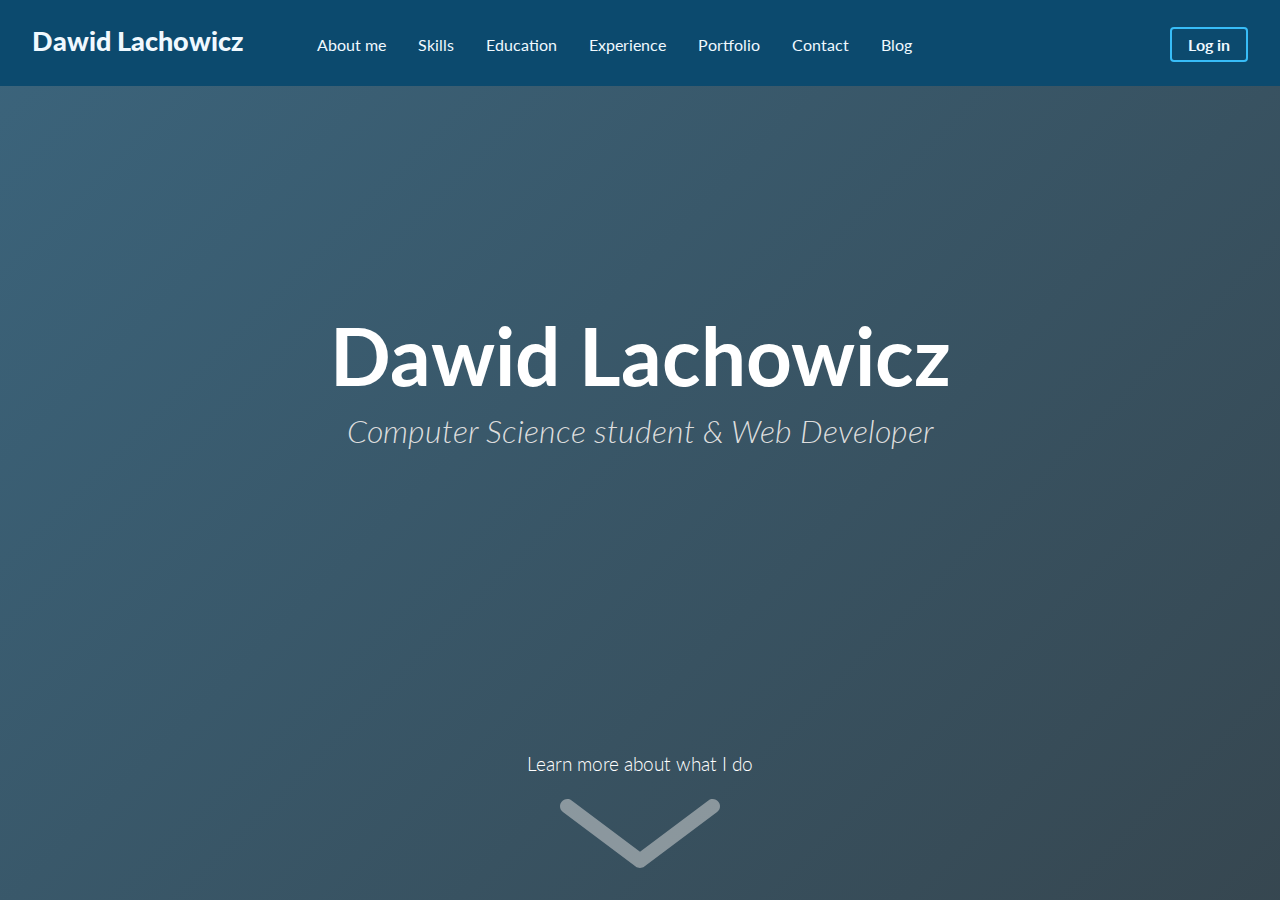
==== webroot/portfolio/index.html @ d4789edc "Add and style hero section of portfolio" ====
<!DOCTYPE html>
<html lang="en">
<head>
  <!-- _head.html START -->
  <meta charset="UTF-8">
  <meta name="viewport" content="width=device-width, initial-scale=1.0">

  <link rel="preconnect" href="https://fonts.googleapis.com">
  <link rel="preconnect" href="https://fonts.gstatic.com" crossorigin>
  <link href="https://fonts.googleapis.com/css2?family=Lato:ital,wght@0,300;0,400;0,700;0,900;1,300&display=swap" rel="stylesheet">

  <link rel="stylesheet" href="styles/reset.css">
  <link rel="stylesheet" href="styles/main.css">
    <!-- _head.html END -->

  <title>Dawid Lachowicz - Personal Homepage</title>
  <!-- TODO fill in -->
  <meta name="description" content="">
</head>
<body>
  <!-- _header.html START -->
  <header class="header">
    <div class="start">
      <div class="logo"><a href="index.html">Dawid Lachowicz</a></div>
      <label for="nav-toggle" class="mobile toggle">
        <svg xmlns="http://www.w3.org/2000/svg" width="32" height="32" fill="currentColor" class="toggle-icon" viewBox="0 0 16 16">
          <path fill-rule="evenodd" d="M2.5 12a.5.5 0 0 1 .5-.5h10a.5.5 0 0 1 0 1H3a.5.5 0 0 1-.5-.5zm0-4a.5.5 0 0 1 .5-.5h10a.5.5 0 0 1 0 1H3a.5.5 0 0 1-.5-.5zm0-4a.5.5 0 0 1 .5-.5h10a.5.5 0 0 1 0 1H3a.5.5 0 0 1-.5-.5z"/>
        </svg>
      </label>
    </div>
    <input type="checkbox" name="nav-toggle" id="nav-toggle" class="hidden">
    <div class="links">
      <nav>
        <ul class="main-nav">
          <li><a href="index.html#about-me">About me</a></li>
          <li><a href="skills.html">Skills</a></li>
          <li><a href="education.html">Education</a></li>
          <li><a href="experience.html">Experience</a></li>
          <li><a href="portfolio.html">Portfolio</a></li>
          <li><a href="contact.html">Contact</a></li>
          <li><a href="blog.html">Blog</a></li>
        </ul>
      </nav>
      <div class="panel">
        <a href="login.html" class="login-btn">Log in</a>
      </div>
    </div>
  </header>
  <!-- _header.html END -->

  <main class="homepage">
    <section class="hero">
      <div class="title">
        <h1>Dawid Lachowicz</h1>
        <p class="subtitle">Computer Science student & Web Developer</p>
      </div>
      <div class="socials">

      </div>

      <a class="scroll-prompt" href="#about-me">
        <div>Learn more about what I do</div>

        <img src="assets/images/chevron.svg" alt="scroll down arrow"
          width="150" height="75">
      </a>

    </section>
  </main>
</body>
</html>
---- webroot/portfolio/styles/main.css ----
/* GLOBAL STYLES */

:root {
  --white: #F0F9FF;
  --main-color: #0C4A6E;
  --cta-color: #38BDF8;
}

html {
  scroll-behavior: smooth;
}

body {
  /* TODO choose a google font */
  font-family: 'Lato', sans-serif;
}

.basic-link:hover {
  text-decoration: none;
}

.hidden {
  width: 0;
  height: 0;
  opacity: 0;
  position: absolute;
}

/* HEADER */

.header {
  background-color: var(--main-color);
  color: var(--white);
  padding: 1.5rem;
  gap: 3rem;
  position: fixed;
  top: 0;
  width: 100%;
}

.header .start {
  display: flex;
  justify-content: space-between;
}

.header .logo {
  font-weight: 900;
  font-size: 1.7rem;
}

.header .links {
  padding-top: 1rem;
  display: none;
  gap: 1rem;
  justify-items: center;
}

.header #nav-toggle:checked ~ .links {
  display: grid;
}

.header .main-nav {
  display: flex;
  flex-wrap: wrap;
  gap: 1rem 2rem;
  justify-content: center;
}

.header .main-nav a:hover {
  text-decoration: underline;
}

.header .login-btn {
  border: 2px solid var(--cta-color);
  border-radius: 4px;
  padding: 0.4rem 1rem;
  font-weight: bold;
  display: inline-block;
  transition: all 0.2s ease-out;
}

.header .login-btn:hover {
  background-color: var(--cta-color);
}

/* HOMEPAGE STYLES */

.hero {
  min-height: 100vh;
  background:  linear-gradient(135deg, hsl(202, 80%, 20%, 80%), hsl(202, 80%, 8%, 80%)), url(../assets/images/hero.jpg);
  background-size: cover;
  background-position: center;
  background-repeat: no-repeat;
  padding-top: 35vh;
  color: white;
  display: grid;
  justify-items: center;
  text-align: center;
}

.hero h1 {
  font-size: 5rem;
  font-weight: bold;
  line-height: 1;
}

.hero .title {
  display: grid;
  gap: 1rem;
  align-self: start;
}

.hero .subtitle {
  color: #ddd;
  font-weight: 300;
  font-size: 2rem;
  font-style: italic;
}

.scroll-prompt {
  align-self: end;
  padding: 2rem;
  display: grid;
  gap: 1.5rem;
  justify-items: center;
  font-size: 1.2rem;
  font-weight: 300;
}

.scroll-prompt:hover img {
  opacity: 1;
}

.scroll-prompt img {
  width: 10rem;
  height: auto;
  opacity: 0.5;
  transition: opacity 0.3s ease-out;
}

@media (min-width: 1076px) {
  .header {
    padding-left: 2rem;
    padding-right: 2rem;
    display: flex;
    align-items: baseline;
  }

  .header .panel {
    margin-left: auto;
  }

  .header .logo {
    padding-right: clamp(0.1rem, 2vw, 5rem);
  }

  .header .toggle {
    display: none;
  }

  .header .links {
    display: contents;
  }

  .header #nav-toggle:checked ~ .links {
    display: contents;
  }
}

@media (min-width: 1360px) {
  html {
    font-size: 1.2rem;
  }
}
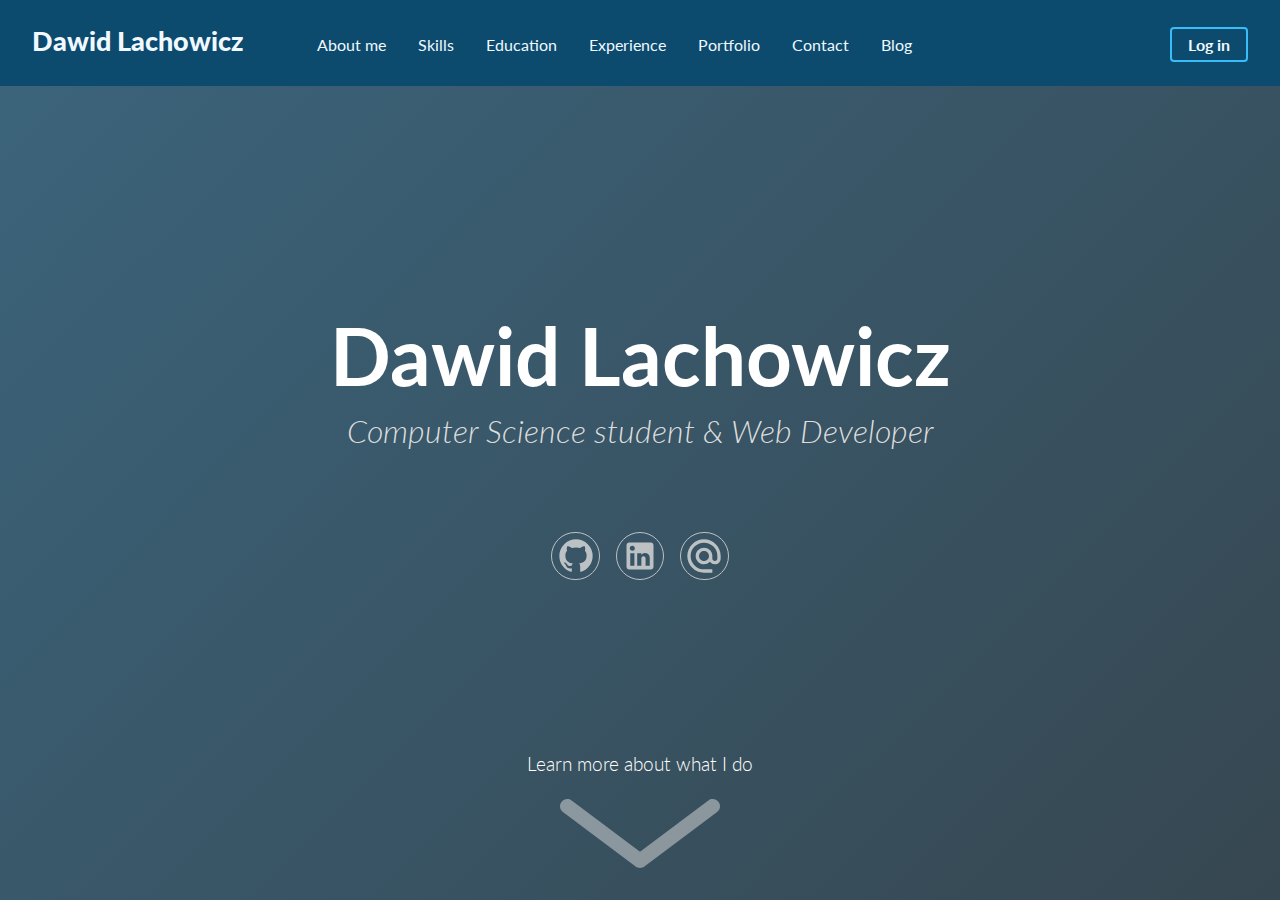
==== commit 8a467d7b: "Add social icons" ====
--- a/webroot/portfolio/index.html
+++ b/webroot/portfolio/index.html
@@ -54,8 +54,19 @@
         <h1>Dawid Lachowicz</h1>
         <p class="subtitle">Computer Science student & Web Developer</p>
       </div>
+
       <div class="socials">
-
+        <a href="https://github.com/dawidl022" class="social-icon"
+          target="_blank" rel="noopener">
+          <img src="assets/icons/github.svg" alt="GitHub">
+        </a>
+        <a href="https://www.linkedin.com/in/dawid-k-lachowicz/"
+          class="social-icon" target="_blank" rel="noopener">
+          <img src="assets/icons/linkedin.svg" alt="LinkedIn">
+        </a>
+        <a href="mailto:dawid.k.lachowicz@gmail.com" class="social-icon">
+          <img src="assets/icons/at.svg" alt="Email">
+        </a>
       </div>
 
       <a class="scroll-prompt" href="#about-me">
@@ -64,6 +75,9 @@
         <img src="assets/images/chevron.svg" alt="scroll down arrow"
           width="150" height="75">
       </a>
+    </section>
+
+    <section class="about" id="about-me">
 
     </section>
   </main>
--- a/webroot/portfolio/styles/main.css
+++ b/webroot/portfolio/styles/main.css
@@ -87,7 +87,11 @@
 
 .hero {
   min-height: 100vh;
-  background:  linear-gradient(135deg, hsl(202, 80%, 20%, 80%), hsl(202, 80%, 8%, 80%)), url(../assets/images/hero.jpg);
+  /* overlay a gradient over a background image */
+  background: linear-gradient(135deg,
+      hsl(202, 80%, 20%, 80%),
+      hsl(202, 80%, 8%, 80%)),
+    url(../assets/images/hero.jpg);
   background-size: cover;
   background-position: center;
   background-repeat: no-repeat;
@@ -95,8 +99,12 @@
   color: white;
   display: grid;
   justify-items: center;
+  align-items: start;
+  gap: 1.5rem;
   text-align: center;
 }
+
+/* MAIN TITLES */
 
 .hero h1 {
   font-size: 5rem;
@@ -107,7 +115,6 @@
 .hero .title {
   display: grid;
   gap: 1rem;
-  align-self: start;
 }
 
 .hero .subtitle {
@@ -117,6 +124,38 @@
   font-style: italic;
 }
 
+/* SOCIAL ICONS */
+
+.socials {
+  display: flex;
+  gap: 1rem;
+}
+
+.social-icon {
+  border: 1px solid #ddd;
+  border-radius: 50%;
+  padding: 0.2rem;
+  opacity: 0.8;
+  transition: opacity 0.3s ease-out;
+  line-height: 0; /* removes extra visible whitespace */
+}
+
+.social-icon:hover {
+  opacity: 1;
+}
+
+.social-icon img {
+  /* style used to color svg generated at: https://codepen.io/sosuke/pen/Pjoqqp */
+  filter: invert(96%) sepia(6%) saturate(99%) hue-rotate(103deg) brightness(112%) contrast(73%);
+  width: 2.5rem;
+}
+
+.social-icon img[src*="linkedin"] {
+  padding: 0.1rem;
+}
+
+/* SCROLL PROMPT */
+
 .scroll-prompt {
   align-self: end;
   padding: 2rem;
@@ -137,6 +176,10 @@
   opacity: 0.5;
   transition: opacity 0.3s ease-out;
 }
+
+/* ABOUT SECTION */
+
+/* DESKTOP STYLES */
 
 @media (min-width: 1076px) {
   .header {
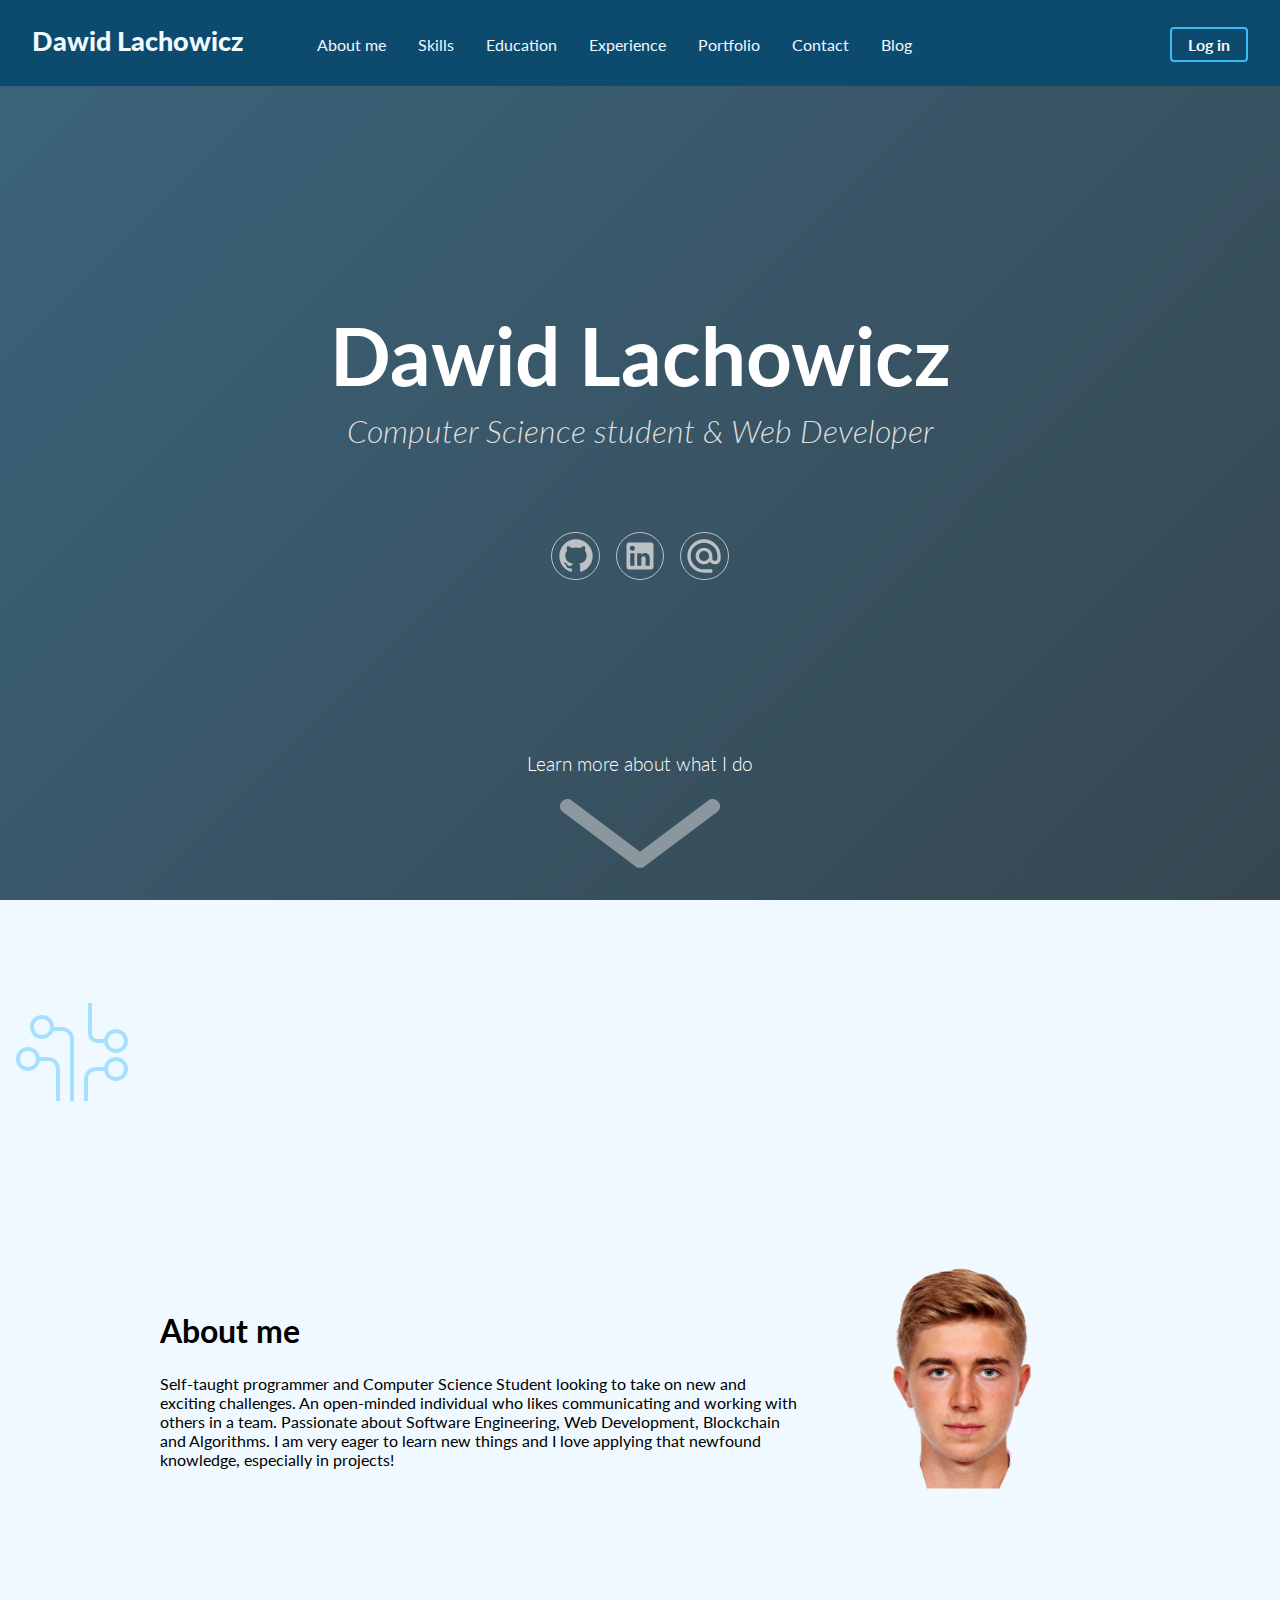
==== commit 872a35b1: "Add about section" ====
--- a/webroot/portfolio/index.html
+++ b/webroot/portfolio/index.html
@@ -77,8 +77,27 @@
       </a>
     </section>
 
-    <section class="about" id="about-me">
+    <section class="about section" id="about-me">
+      <img src="assets/icons/circuit.svg" alt="" class="circuit-icon">
 
+      <div class="container">
+        <div class="content">
+          <div class="media">
+            <div class="copy">
+              <h2>About me</h2>
+              <p class="intro">
+                Self-taught programmer and Computer Science Student looking to take
+                on new and exciting challenges. An open-minded individual who likes
+                communicating and working with others in a team. Passionate about
+                Software Engineering, Web Development, Blockchain and Algorithms. I
+                am very eager to learn new things and I love applying that newfound
+                knowledge, especially in projects!
+              </p>
+            </div>
+            <img src="assets/images/dawid.png" alt="Photo of Dawid Lachowicz">
+          </div>
+        </div>
+      </div>
     </section>
   </main>
 </body>
--- a/webroot/portfolio/styles/main.css
+++ b/webroot/portfolio/styles/main.css
@@ -36,6 +36,7 @@
   position: fixed;
   top: 0;
   width: 100%;
+  z-index: 1;
 }
 
 .header .start {
@@ -179,6 +180,52 @@
 
 /* ABOUT SECTION */
 
+.section {
+  padding: 1rem;
+  padding-top: 6rem;
+  position: relative;
+  background-color: var(--white);
+}
+
+.circuit-icon {
+  width: 7rem;
+  position: absolute;
+  filter: invert(59%) sepia(66%) saturate(677%) hue-rotate(167deg) brightness(100%) contrast(95%);
+  opacity: 0.4;
+}
+
+.about .container {
+  display: grid;
+  height: 100%;
+  justify-content: center;
+  align-content: center;
+  min-height: calc(100vh - 7rem);
+}
+
+.about h2 {
+  font-weight: bold;
+  font-size: 2rem;
+  text-align: center;
+}
+
+.about .content {
+  max-width: 60rem;
+}
+
+.about .media {
+  display: grid;
+  justify-items: center;
+}
+
+.about .media .copy {
+  display: grid;
+  gap: 1.5rem;
+}
+
+.about .media img {
+  max-width: 20rem;
+}
+
 /* DESKTOP STYLES */
 
 @media (min-width: 1076px) {
@@ -208,6 +255,15 @@
   .header #nav-toggle:checked ~ .links {
     display: contents;
   }
+
+  .about h2 {
+    text-align: left;
+  }
+
+  .about .media {
+    grid-template-columns: 1fr auto;
+    align-items: center;
+  }
 }
 
 @media (min-width: 1360px) {
@@ -215,3 +271,11 @@
     font-size: 1.2rem;
   }
 }
+
+/* FIX NAME TITLE OVERFLOW */
+
+@media (max-width: 378px) {
+  .hero h1 {
+    font-size: 4rem;
+  }
+}
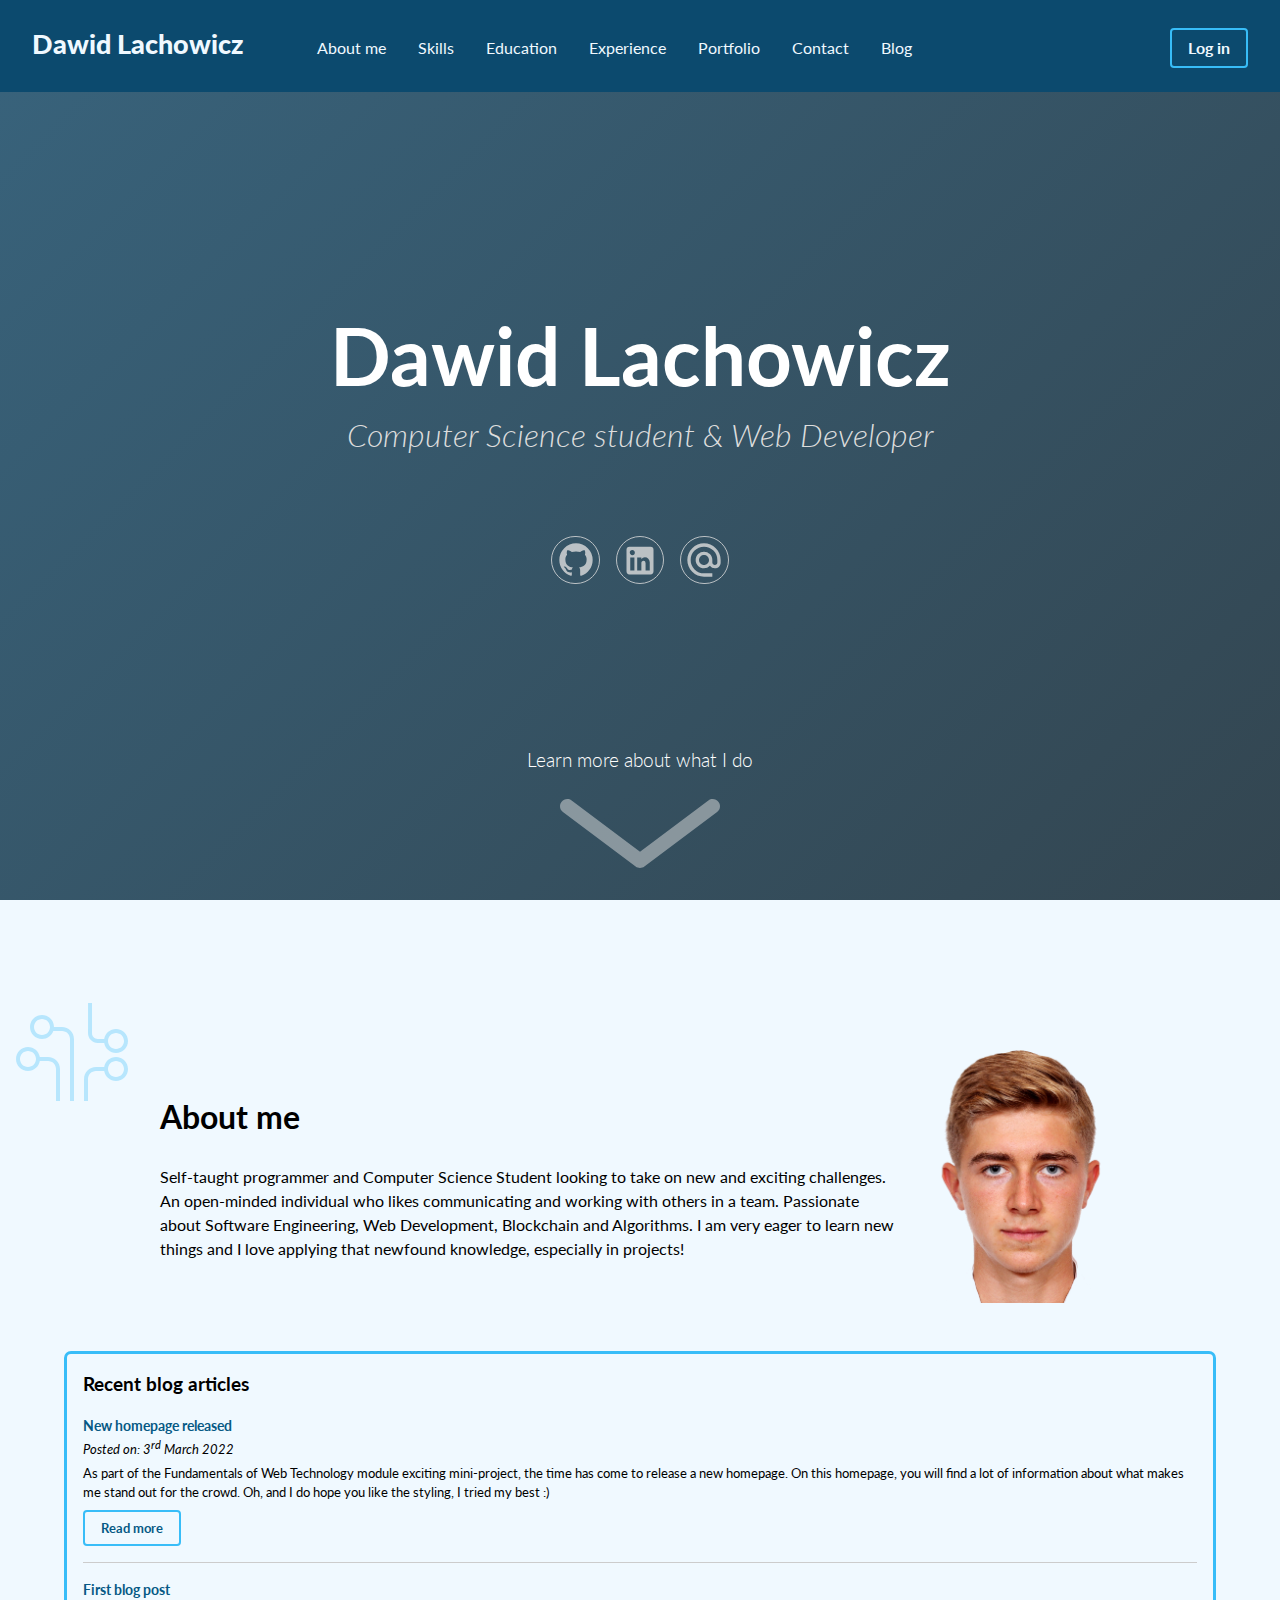
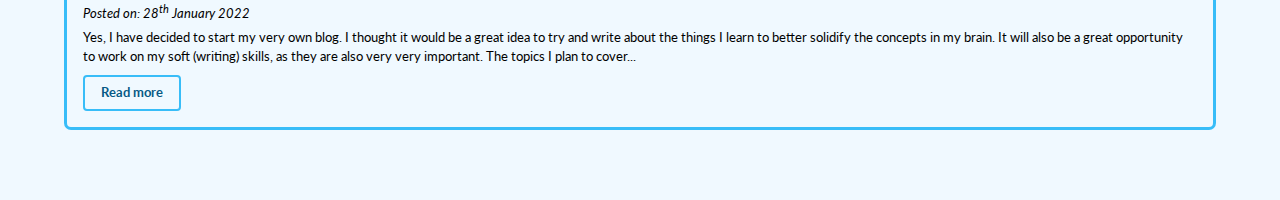
==== commit 553323b1: "Add blog preview aside to portolio homepage" ====
--- a/webroot/portfolio/index.html
+++ b/webroot/portfolio/index.html
@@ -7,7 +7,7 @@
 
   <link rel="preconnect" href="https://fonts.googleapis.com">
   <link rel="preconnect" href="https://fonts.gstatic.com" crossorigin>
-  <link href="https://fonts.googleapis.com/css2?family=Lato:ital,wght@0,300;0,400;0,700;0,900;1,300&display=swap" rel="stylesheet">
+  <link href="https://fonts.googleapis.com/css2?family=Lato:ital,wght@0,300;0,400;0,700;0,900;1,300;1,400&display=swap" rel="stylesheet">
 
   <link rel="stylesheet" href="styles/reset.css">
   <link rel="stylesheet" href="styles/main.css">
@@ -77,28 +77,72 @@
       </a>
     </section>
 
-    <section class="about section" id="about-me">
+    <div class="about section" id="about-me">
       <img src="assets/icons/circuit.svg" alt="" class="circuit-icon">
 
       <div class="container">
-        <div class="content">
+        <section class="content">
           <div class="media">
             <div class="copy">
               <h2>About me</h2>
               <p class="intro">
-                Self-taught programmer and Computer Science Student looking to take
-                on new and exciting challenges. An open-minded individual who likes
-                communicating and working with others in a team. Passionate about
-                Software Engineering, Web Development, Blockchain and Algorithms. I
-                am very eager to learn new things and I love applying that newfound
-                knowledge, especially in projects!
+                Self-taught programmer and Computer Science Student looking to
+                take on new and exciting challenges. An open-minded individual
+                who likes communicating and working with others in a team.
+                Passionate about Software Engineering, Web Development,
+                Blockchain and Algorithms. I am very eager to learn new things
+                and I love applying that newfound knowledge, especially in
+                projects!
               </p>
             </div>
             <img src="assets/images/dawid.png" alt="Photo of Dawid Lachowicz">
           </div>
+        </section>
+
+        <aside class="aside blog-aside">
+          <h2>Recent blog articles</h2>
+
+          <article class="post">
+            <header>
+              <h3><a href="#">New homepage released</a></h3>
+              <div class="info">
+                Posted on:
+                <time datetime="2022-03-16">3<sup>rd</sup> March 2022</time>
+              </div>
+            </header>
+
+            <p>
+              As part of the Fundamentals of Web Technology module exciting
+              mini-project, the time has come to release a new homepage. On this
+              homepage, you will find a lot of information about what makes me
+              stand out for the crowd. Oh, and I do hope you like the styling,
+              I tried my best :)
+            </p>
+            <a href="#" class="login-btn read-btn">Read more</a>
+          </article>
+
+          <article class="post">
+            <header>
+              <h3><a href="#">First blog post</a></h3>
+              <div class="info">
+                Posted on:
+                <time datetime="2022-01-28">28<sup>th</sup> January 2022</time>
+              </div>
+            </header>
+
+            <p>
+              Yes, I have decided to start my very own blog. I thought it would
+              be a great idea to try and write about the things I learn to
+              better solidify the concepts in my brain. It will also be a great
+              opportunity to work on my soft (writing) skills, as they are also
+              very very important. The topics I plan to cover...
+            </p>
+            <a href="#" class="login-btn read-btn">Read more</a>
+          </article>
+        </aside>
         </div>
       </div>
-    </section>
+    </div>
   </main>
 </body>
 </html>
--- a/webroot/portfolio/styles/main.css
+++ b/webroot/portfolio/styles/main.css
@@ -8,11 +8,18 @@
 
 html {
   scroll-behavior: smooth;
+  scroll-padding-top: 6rem;
 }
 
 body {
   /* TODO choose a google font */
   font-family: 'Lato', sans-serif;
+  background-color: var(--white);
+  line-height: 1.5;
+}
+
+h2 {
+  text-align: center;
 }
 
 .basic-link:hover {
@@ -71,7 +78,7 @@
   text-decoration: underline;
 }
 
-.header .login-btn {
+.login-btn {
   border: 2px solid var(--cta-color);
   border-radius: 4px;
   padding: 0.4rem 1rem;
@@ -80,7 +87,7 @@
   transition: all 0.2s ease-out;
 }
 
-.header .login-btn:hover {
+.login-btn:hover {
   background-color: var(--cta-color);
 }
 
@@ -116,6 +123,7 @@
 .hero .title {
   display: grid;
   gap: 1rem;
+  padding: 0 1rem;
 }
 
 .hero .subtitle {
@@ -178,26 +186,46 @@
   transition: opacity 0.3s ease-out;
 }
 
-/* ABOUT SECTION */
+/* GENERAL CONTENT STYLES */
 
 .section {
-  padding: 1rem;
-  padding-top: 6rem;
+  margin: 1rem;
+  margin-top: 6rem;
   position: relative;
-  background-color: var(--white);
 }
 
 .circuit-icon {
-  width: 7rem;
+  width: clamp(3rem, 10vw, 7rem);
   position: absolute;
   filter: invert(59%) sepia(66%) saturate(677%) hue-rotate(167deg) brightness(100%) contrast(95%);
-  opacity: 0.4;
-}
-
-.about .container {
-  display: grid;
-  height: 100%;
+  opacity: 0.3;
+}
+
+.container {
+  display: grid;
   justify-content: center;
+  justify-items: center;
+  gap: 3rem;
+}
+
+.media {
+  display: grid;
+  justify-items: center;
+  gap: 2rem;
+}
+
+.media .copy {
+  display: grid;
+  gap: 1.5rem;
+}
+
+.media img {
+  max-width: 6rem;
+}
+
+/* ABOUT SECTION */
+
+.about .container, .login .container {
   align-content: center;
   min-height: calc(100vh - 7rem);
 }
@@ -205,25 +233,148 @@
 .about h2 {
   font-weight: bold;
   font-size: 2rem;
+}
+
+.content {
+  max-width: 60rem;
+  position: relative;
+  display: grid;
+  gap: 2rem;
+}
+
+.about .media img {
+  max-width: 12rem;
+}
+
+/* ASIDE STYLES */
+
+.aside {
+  font-size: 0.8rem;
+}
+
+.aside h2 {
+  font-size: 1.2rem;
+}
+
+/* BLOG ASIDE */
+
+.blog-aside {
+  border: 3px solid var(--cta-color);
+  border-radius: 7px;
+  padding: 1rem;
+  display: grid;
+  gap: 1rem
+}
+
+.blog-aside .post:not(:last-child) {
+  border-bottom: 1px solid #ccc;
+  padding-bottom: 1rem;
+}
+
+.blog-aside .post h3 {
+  font-size: 0.9rem;
+  font-weight: bold;
+}
+
+.blog-aside .post a {
+  color: #075985;
+}
+
+.blog-aside .post h3 a:hover {
+  text-decoration: underline;
+}
+
+.blog-aside .post .info {
+  font-style: italic;
+  padding-bottom: 0.3rem;
+}
+
+.blog-aside .read-btn {
+  margin-top: 0.5rem;
+}
+
+.blog-aside .read-btn:hover {
+  color: white;
+}
+
+/* SUBPAGE STYLES */
+
+.sub-page .content {
+  padding: 3rem 0;
+}
+
+.sub-page h1 {
+  font-size: 3rem;
+  font-weight: bold;
   text-align: center;
 }
 
-.about .content {
-  max-width: 60rem;
-}
-
-.about .media {
-  display: grid;
-  justify-items: center;
-}
-
-.about .media .copy {
+.sub-page h2 {
+  font-size: 1.5rem;
+  font-weight: bold;
+}
+
+/* SKILLS PAGE */
+
+.skills {
+  display: grid;
+  gap: 3rem;
+}
+
+.skill img {
+  order: -1;
+}
+
+/* LOGIN PAGE */
+
+.login .container {
+  justify-content: stretch;
+}
+
+.login-form {
+  max-width: 30rem;
+  background-color: var(--main-color);
+  margin: 0 auto;
+  color: var(--white);
+  padding: 4rem;
   display: grid;
   gap: 1.5rem;
 }
 
-.about .media img {
-  max-width: 20rem;
+.login-form .field {
+  display: grid;
+  gap: 0.2rem;
+}
+
+.login-form input {
+  padding: 0.4rem 1rem;
+  border-radius: 2px;
+}
+
+/* EDUCATION PAGE */
+
+.rounded-logo {
+  border-radius: 50%;
+}
+
+.subjects {
+  display: grid;
+  gap: 1rem;
+}
+
+.subjects h3 {
+  font-size: 1.2rem;
+}
+
+.subjects ul {
+  list-style-type: circle;
+  margin-left: 1rem;
+  display: grid;
+  gap: 0.3rem;
+}
+
+.subjects li {
+  padding-left: 0.4rem;
 }
 
 /* DESKTOP STYLES */
@@ -256,13 +407,21 @@
     display: contents;
   }
 
-  .about h2 {
+  h2 {
     text-align: left;
   }
 
-  .about .media {
+  .container {
+    padding: 0 3rem;
+  }
+
+  .media {
     grid-template-columns: 1fr auto;
     align-items: center;
+  }
+
+  .skill:nth-child(2n + 1) img {
+    order: 0;
   }
 }
 
@@ -270,6 +429,11 @@
   html {
     font-size: 1.2rem;
   }
+
+  .about .container {
+    grid-template-columns: auto 20rem;
+    justify-content: space-around;
+  }
 }
 
 /* FIX NAME TITLE OVERFLOW */
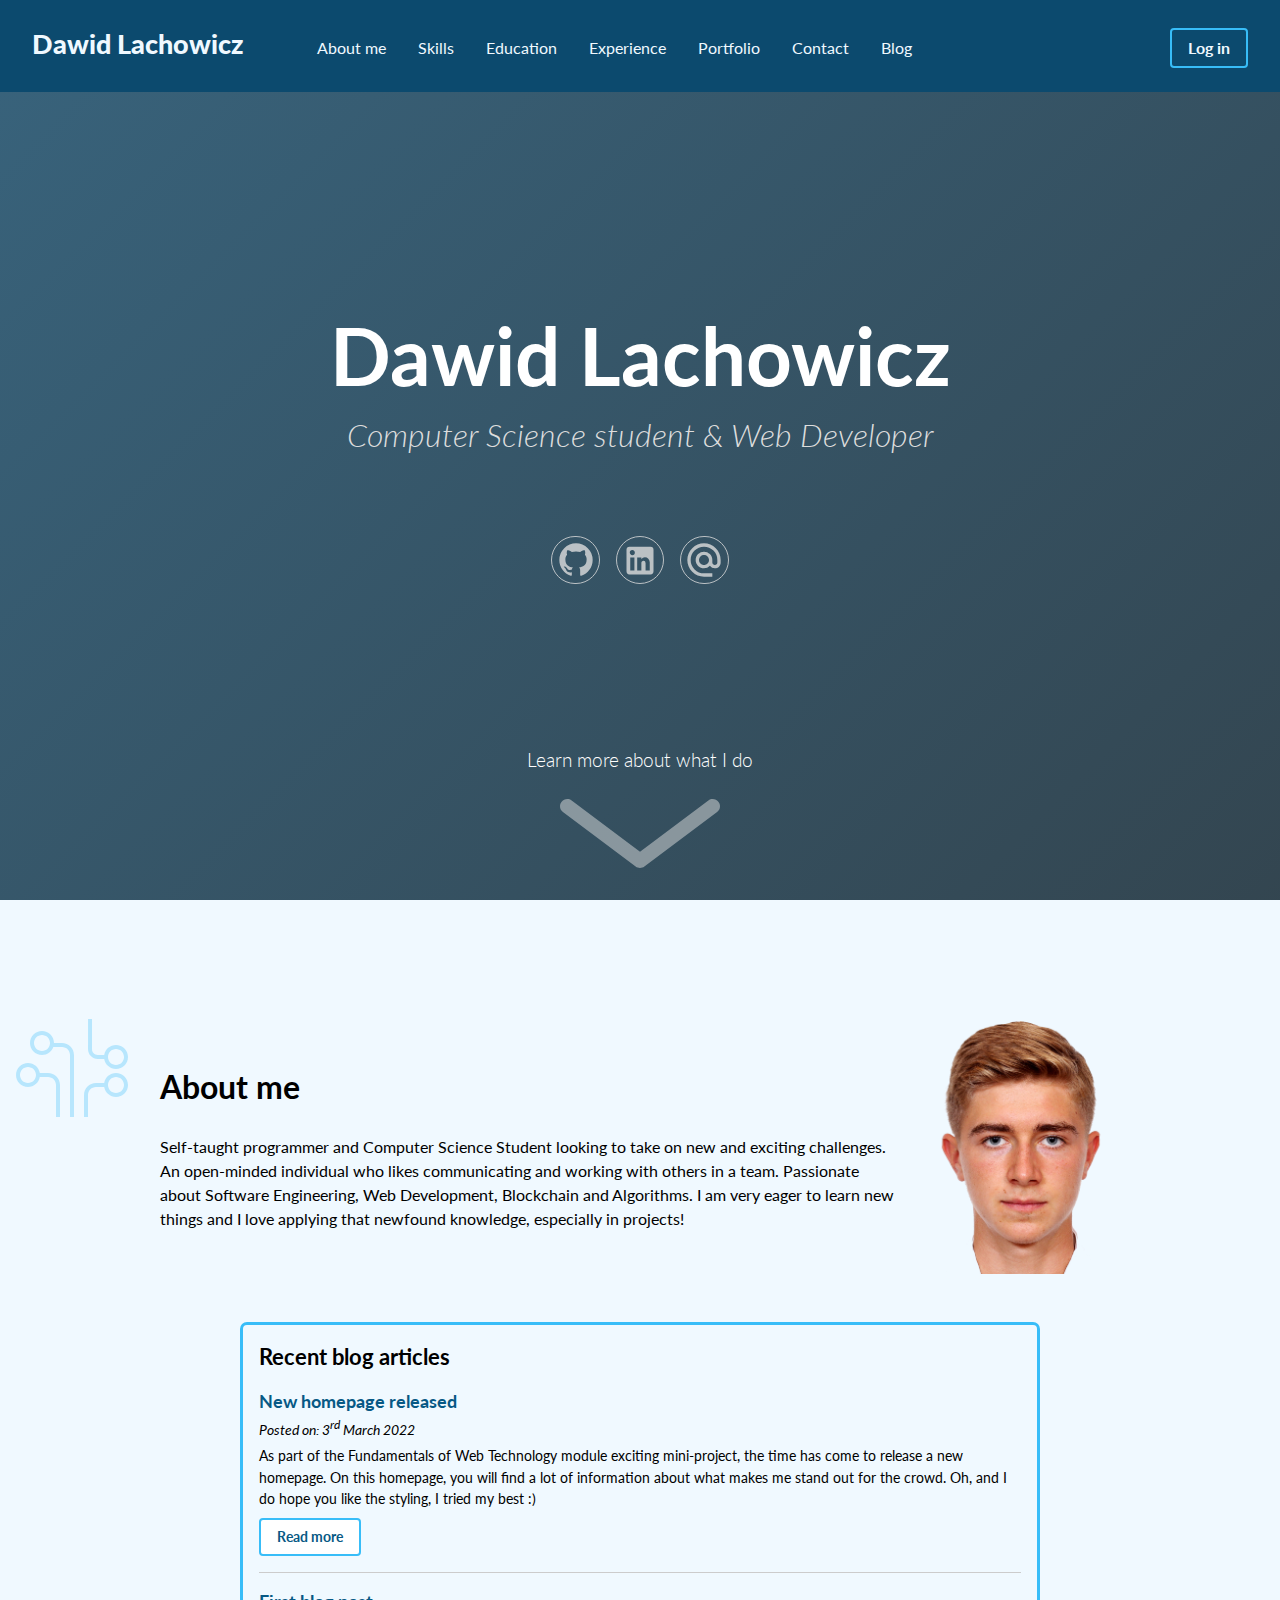
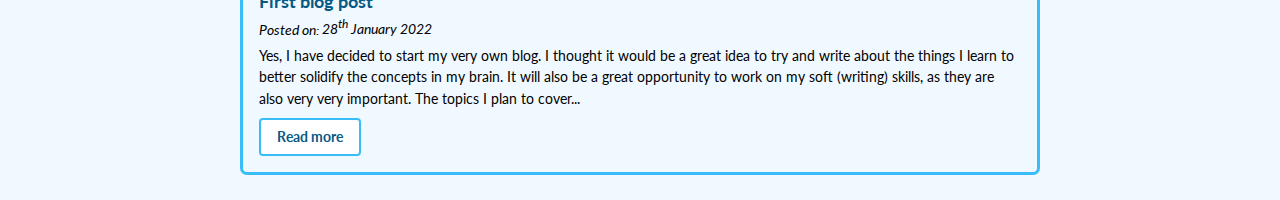
==== commit bd11d7cc: "Style blog index" ====
--- a/webroot/portfolio/index.html
+++ b/webroot/portfolio/index.html
@@ -104,7 +104,7 @@
 
           <article class="post">
             <header>
-              <h3><a href="#">New homepage released</a></h3>
+              <h3><a href="blog.html#post2">New homepage released</a></h3>
               <div class="info">
                 Posted on:
                 <time datetime="2022-03-16">3<sup>rd</sup> March 2022</time>
@@ -118,12 +118,12 @@
               stand out for the crowd. Oh, and I do hope you like the styling,
               I tried my best :)
             </p>
-            <a href="#" class="login-btn read-btn">Read more</a>
+            <a href="blog.html#post2" class="login-btn read-btn">Read more</a>
           </article>
 
           <article class="post">
             <header>
-              <h3><a href="#">First blog post</a></h3>
+              <h3><a href="blog.html#post1">First blog post</a></h3>
               <div class="info">
                 Posted on:
                 <time datetime="2022-01-28">28<sup>th</sup> January 2022</time>
@@ -137,7 +137,7 @@
               opportunity to work on my soft (writing) skills, as they are also
               very very important. The topics I plan to cover...
             </p>
-            <a href="#" class="login-btn read-btn">Read more</a>
+            <a href="blog.html#post1" class="login-btn read-btn">Read more</a>
           </article>
         </aside>
         </div>
--- a/webroot/portfolio/styles/main.css
+++ b/webroot/portfolio/styles/main.css
@@ -20,10 +20,6 @@
 
 h2 {
   text-align: center;
-}
-
-.basic-link:hover {
-  text-decoration: none;
 }
 
 .hidden {
@@ -190,13 +186,14 @@
 
 .section {
   margin: 1rem;
-  margin-top: 6rem;
+  margin-top: 7rem;
   position: relative;
 }
 
 .circuit-icon {
   width: clamp(3rem, 10vw, 7rem);
   position: absolute;
+  /* style used to color svg generated at: https://codepen.io/sosuke/pen/Pjoqqp */
   filter: invert(59%) sepia(66%) saturate(677%) hue-rotate(167deg) brightness(100%) contrast(95%);
   opacity: 0.3;
 }
@@ -220,14 +217,27 @@
 }
 
 .media img {
-  max-width: 6rem;
+  width: 6rem;
+}
+
+/* LIST STYLES */
+
+.bulleted-list {
+  list-style-type: circle;
+  margin-left: 1rem;
+  display: grid;
+  gap: 0.3rem;
+}
+
+.bulleted-list li {
+  padding-left: 0.4rem;
 }
 
 /* ABOUT SECTION */
 
 .about .container, .login .container {
   align-content: center;
-  min-height: calc(100vh - 7rem);
+  min-height: calc(100vh - 8rem);
 }
 
 .about h2 {
@@ -243,27 +253,30 @@
 }
 
 .about .media img {
-  max-width: 12rem;
+  width: 12rem;
 }
 
 /* ASIDE STYLES */
 
 .aside {
-  font-size: 0.8rem;
-}
-
-.aside h2 {
-  font-size: 1.2rem;
+  font-size: 0.9rem;
 }
 
 /* BLOG ASIDE */
 
+.blog-aside h2 {
+  font-size: 1.35rem;
+}
+
 .blog-aside {
+  /* use as include in SCSS */
   border: 3px solid var(--cta-color);
   border-radius: 7px;
   padding: 1rem;
   display: grid;
-  gap: 1rem
+  gap: 1rem;
+  max-width: 50rem;
+  width: 100%;
 }
 
 .blog-aside .post:not(:last-child) {
@@ -272,11 +285,11 @@
 }
 
 .blog-aside .post h3 {
-  font-size: 0.9rem;
+  font-size: 1.1rem;
   font-weight: bold;
 }
 
-.blog-aside .post a {
+.blog-aside .post a, .read-btn {
   color: #075985;
 }
 
@@ -291,10 +304,12 @@
 
 .blog-aside .read-btn {
   margin-top: 0.5rem;
+  background-color: #fff;
 }
 
 .blog-aside .read-btn:hover {
   color: white;
+  background-color: var(--cta-color);
 }
 
 /* SUBPAGE STYLES */
@@ -331,26 +346,69 @@
   justify-content: stretch;
 }
 
-.login-form {
-  max-width: 30rem;
+/* BOXED FORM STYLES */
+
+.box-form {
+  max-width: 90vw;
+  width: 30rem;
   background-color: var(--main-color);
   margin: 0 auto;
   color: var(--white);
-  padding: 4rem;
-  display: grid;
+  padding: 2rem;
+  display: flex;
+  flex-direction: column;
   gap: 1.5rem;
 }
 
-.login-form .field {
-  display: grid;
+.box-form .field {
+  display: flex;
+  flex-direction: column;
   gap: 0.2rem;
 }
 
-.login-form input {
+.box-form input, .box-form textarea {
   padding: 0.4rem 1rem;
   border-radius: 2px;
 }
 
+/* ADD POST PAGE */
+
+.add-post .container {
+  grid-template-rows: calc(100vh - 8rem);
+}
+
+.add-post .box-form {
+  min-height: 100%;
+  max-width: 97vw;
+  width: 60rem;
+}
+
+.add-post .box-form .buttons {
+  display: grid;
+  grid-template-columns: 4fr 1fr;
+  gap: 1rem;
+}
+
+.add-post .big-field {
+  flex: 1;
+}
+
+.add-post .clear-btn {
+  --red: #f83838;
+
+  border-color: var(--red);
+}
+
+.add-post .clear-btn:hover {
+  background-color: var(--red);
+}
+
+.add-post .box-form textarea {
+  resize: none;
+  height: auto;
+  flex: 1
+}
+
 /* EDUCATION PAGE */
 
 .rounded-logo {
@@ -366,15 +424,198 @@
   font-size: 1.2rem;
 }
 
-.subjects ul {
-  list-style-type: circle;
-  margin-left: 1rem;
-  display: grid;
-  gap: 0.3rem;
-}
-
-.subjects li {
-  padding-left: 0.4rem;
+/* CONTACT PAGE */
+
+.contacts {
+  display: flex;
+  flex-wrap: wrap;
+  justify-content: center;
+  gap: 0 1rem;
+  font-size: 1.5rem;
+  color: var(--main-color);
+}
+
+.contact {
+  display: flex;
+  align-items: center;
+  gap: 0.7rem;
+  text-align: center;
+  text-shadow: rgba(19, 19, 19, 0.4) 0.5px 0.5px;
+  transition: transform 0.4s ease-out;
+  padding: 1rem;
+}
+
+.email-contact {
+  flex-direction: column;
+  gap: 0;
+}
+
+.email-contact .inner {
+  display: flex;
+  gap: 0.7rem;
+  align-items: center;
+}
+
+.contact:hover {
+  transform: translateY(-9%);
+}
+
+.contact img {
+  width: 3rem;
+  /* style used to color svg generated at: https://codepen.io/sosuke/pen/Pjoqqp */
+  filter: invert(20%) sepia(16%) saturate(6424%) hue-rotate(178deg) brightness(92%) contrast(91%);
+}
+
+/* PORTFOLIO PAGE */
+
+.portfolio .container {
+  padding-bottom: 3rem;
+}
+
+.portfolio .content {
+  padding-bottom: 0;
+}
+
+.projects-container {
+  display: grid;
+  grid-template-columns: repeat(auto-fit, minmax(20rem, 1fr));
+  gap: 3rem;
+}
+
+.project {
+  display: grid;
+  gap: 1rem;
+  border: 3px solid var(--cta-color);
+  border-radius: 7px;
+  padding: 1rem;
+  background-color: #fff;
+  transition: box-shadow 0.2s ease-out;
+}
+
+.project:hover {
+  box-shadow: 0 0 5px 5px rgba(0, 0, 0, 0.1);
+}
+
+.project figcaption {
+  display: flex;
+  gap: 0.5rem;
+  align-items: center;
+}
+
+.project a, .project a figcaption {
+  transition: color 0.2s ease-out;
+}
+
+/* inner figcaption selected to fix performance issues in Firefox */
+.project a:hover figcaption, .project a:hover {
+  color: var(--cta-color);
+}
+
+.project .icon {
+  font-size: 1.6em;
+}
+
+.project .icon::before {
+  margin-left: 0;
+}
+
+.project .screenshot {
+  aspect-ratio: 1 / 1;
+  width: 100%;
+  object-fit: cover;
+  object-position: top left;
+  border-radius: 5px;
+}
+
+.project .tech-stack {
+  align-items: end;
+  display: flex;
+  flex-wrap: wrap;
+  gap: 0.5rem;
+}
+
+.project .tech-stack img {
+  width: 3rem;
+}
+
+.project .tech-stack a {
+  transition: transform 0.2s ease-out;
+}
+
+.project .tech-stack a:hover {
+  /* transform: translateY(-9%); */
+  transform: scale(1.1);
+}
+
+/* EXPERIENCE PAGE */
+
+.experience .content {
+  gap: 4rem;
+}
+
+.experience .rounded-logo {
+  border: 4px solid var(--cta-color);
+  padding: 0.5rem;
+  width: 8rem;
+  aspect-ratio: 1 / 1;
+  object-fit: contain;
+}
+
+.experience h2 {
+  text-align: left;
+}
+
+.experience header {
+  justify-self: center;
+}
+
+/* BLOG INDEX STYLES */
+
+.blog .content {
+  max-width: 52rem;
+}
+
+.blog h1 {
+  padding: 3rem 0 1rem;
+}
+
+.blog .blog-aside h2 {
+  text-align: center;
+}
+
+.blog .add-btn {
+  font-size: 1.2rem;
+  text-align: center;
+}
+
+.blog .post {
+  display: grid;
+}
+
+.blog .post h2 {
+  color: var(--main-color);
+}
+
+.blog .post header {
+  justify-self: center;
+}
+
+.blog .post .body {
+  margin-top: 1rem;
+}
+
+.blog .post .info {
+  font-style: italic;
+  font-weight: 300;
+}
+
+.blog .post:not(:last-child) {
+  padding-bottom: 2rem;
+  border-bottom: 1px solid #ccc;
+}
+
+.blog p:not(:last-child) {
+  margin-bottom: 0.5rem;
 }
 
 /* DESKTOP STYLES */
@@ -418,10 +659,32 @@
   .media {
     grid-template-columns: 1fr auto;
     align-items: center;
+    justify-items: initial;
+  }
+
+  .skill:nth-child(2n) {
+    grid-template-columns: auto 1fr;
   }
 
   .skill:nth-child(2n + 1) img {
     order: 0;
+  }
+
+  .email-contact {
+    flex-direction: row;
+    gap: 0.7rem;
+  }
+
+  .login-form {
+    padding: 4rem;
+  }
+
+  .experience header {
+    justify-self: initial;
+  }
+
+  .blog .post header {
+    justify-self: initial;
   }
 }
 
@@ -430,10 +693,19 @@
     font-size: 1.2rem;
   }
 
+  .aside {
+    font-size: 0.8rem;
+  }
+
   .about .container {
     grid-template-columns: auto 20rem;
     justify-content: space-around;
   }
+
+  .blog .container {
+    grid-template-columns: 20rem 1fr;
+    align-items: start;
+  }
 }
 
 /* FIX NAME TITLE OVERFLOW */
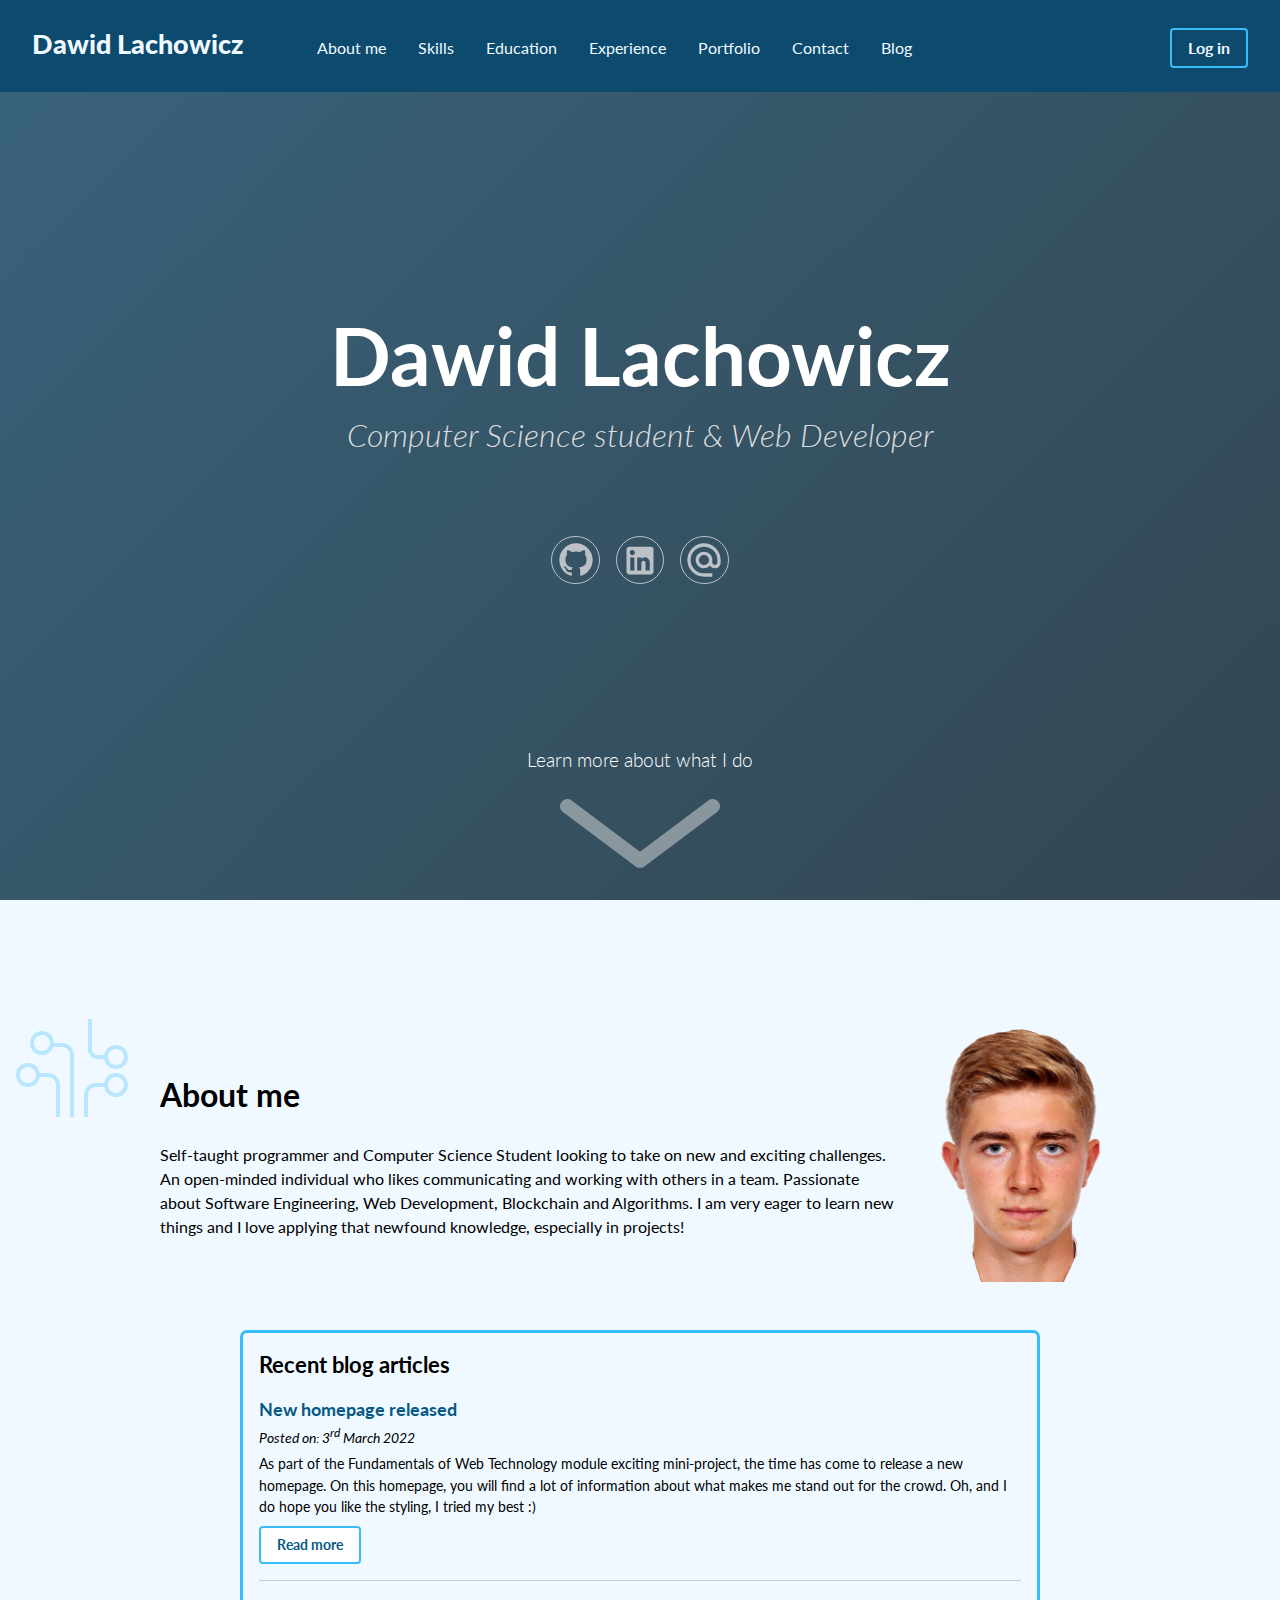
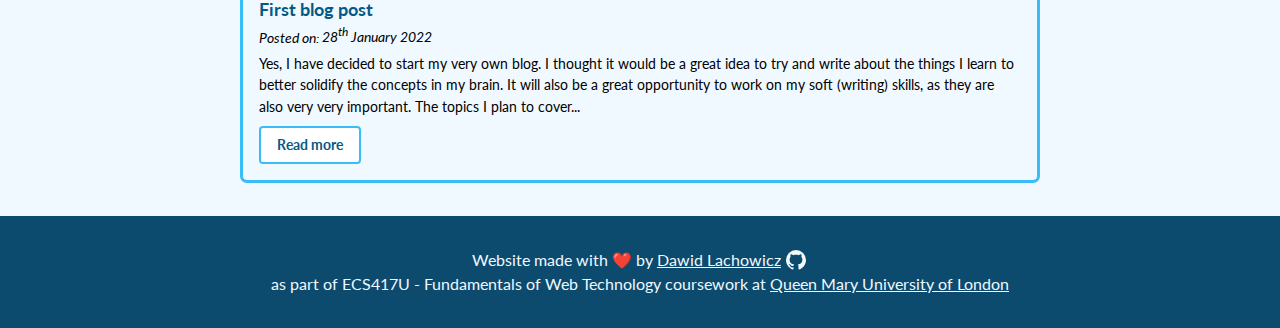
==== commit 54f076b4: "Add website footer" ====
--- a/webroot/portfolio/index.html
+++ b/webroot/portfolio/index.html
@@ -7,15 +7,14 @@
 
   <link rel="preconnect" href="https://fonts.googleapis.com">
   <link rel="preconnect" href="https://fonts.gstatic.com" crossorigin>
-  <link href="https://fonts.googleapis.com/css2?family=Lato:ital,wght@0,300;0,400;0,700;0,900;1,300;1,400&display=swap" rel="stylesheet">
+  <link href="https://fonts.googleapis.com/css2?family=Lato:ital,wght@0,300;0,400;0,500;0,700;0,900;1,300;1,400;1,700&display=swap" rel="stylesheet">
 
   <link rel="stylesheet" href="styles/reset.css">
   <link rel="stylesheet" href="styles/main.css">
     <!-- _head.html END -->
 
   <title>Dawid Lachowicz - Personal Homepage</title>
-  <!-- TODO fill in -->
-  <meta name="description" content="">
+  <meta name="description" content="Personal Homepage of Dawid Lachowicz - Computer Science student and Web Developer. Check out my projects and work and find out how to reach out to me.">
 </head>
 <body>
   <!-- _header.html START -->
@@ -144,5 +143,20 @@
       </div>
     </div>
   </main>
+
+  <footer class="footer">
+    <div class="website-author">
+      Website made with ❤️ by
+      <a href="https://github.com/dawidl022" target="_blank" rel="noopener">
+        Dawid Lachowicz
+        <img alt="GitHub" class="footer-icon" src="assets/icons/github.svg">
+      </a>
+      <br>
+      as part of ECS417U - Fundamentals of Web Technology coursework at
+      <a href="https://www.qmul.ac.uk/">
+        Queen Mary University of London
+      </a>
+    </div>
+  </footer>
 </body>
 </html>
--- a/webroot/portfolio/styles/main.css
+++ b/webroot/portfolio/styles/main.css
@@ -1,3 +1,5 @@
+/* STYLE RULES ARE MOBILE FIRST */
+
 /* GLOBAL STYLES */
 
 :root {
@@ -12,10 +14,17 @@
 }
 
 body {
-  /* TODO choose a google font */
   font-family: 'Lato', sans-serif;
   background-color: var(--white);
   line-height: 1.5;
+  /* used to make footer always at the bottom */
+  min-height: 100vh;
+  display: flex;
+  flex-direction: column;
+}
+
+main {
+  flex: 1;
 }
 
 h2 {
@@ -45,11 +54,17 @@
 .header .start {
   display: flex;
   justify-content: space-between;
+  align-items: center;
 }
 
 .header .logo {
   font-weight: 900;
   font-size: 1.7rem;
+}
+
+.header .toggle {
+  line-height: 0;
+  cursor: pointer;
 }
 
 .header .links {
@@ -235,9 +250,9 @@
 
 /* ABOUT SECTION */
 
-.about .container, .login .container {
+.about .container {
   align-content: center;
-  min-height: calc(100vh - 8rem);
+  min-height: calc(100vh - 7rem);
 }
 
 .about h2 {
@@ -344,6 +359,8 @@
 
 .login .container {
   justify-content: stretch;
+  align-content: center;
+  min-height: calc(100vh - 8rem);
 }
 
 /* BOXED FORM STYLES */
@@ -369,6 +386,12 @@
 .box-form input, .box-form textarea {
   padding: 0.4rem 1rem;
   border-radius: 2px;
+  transition: outline-color 0.2s ease-out;
+  outline: 2px solid transparent;
+}
+
+.box-form input:focus, .box-form textarea:focus {
+  outline-color: var(--cta-color);
 }
 
 /* ADD POST PAGE */
@@ -405,7 +428,6 @@
 
 .add-post .box-form textarea {
   resize: none;
-  height: auto;
   flex: 1
 }
 
@@ -511,6 +533,10 @@
   color: var(--cta-color);
 }
 
+.project em {
+  font-weight: 300;
+}
+
 .project .icon {
   font-size: 1.6em;
 }
@@ -618,6 +644,26 @@
   margin-bottom: 0.5rem;
 }
 
+/* FOOTER STYLES */
+
+.footer {
+  padding: 2rem 1rem;
+  background-color: var(--main-color);
+  color: var(--white);
+  text-align: center;
+}
+
+.footer a {
+  text-decoration: underline;
+  display: inline-flex;
+  gap: 0.2rem;
+}
+
+.footer-icon {
+  /* style used to color svg generated at: https://codepen.io/sosuke/pen/Pjoqqp */
+  filter: invert(100%) sepia(73%) saturate(1307%) hue-rotate(177deg) brightness(105%) contrast(101%);
+}
+
 /* DESKTOP STYLES */
 
 @media (min-width: 1076px) {
